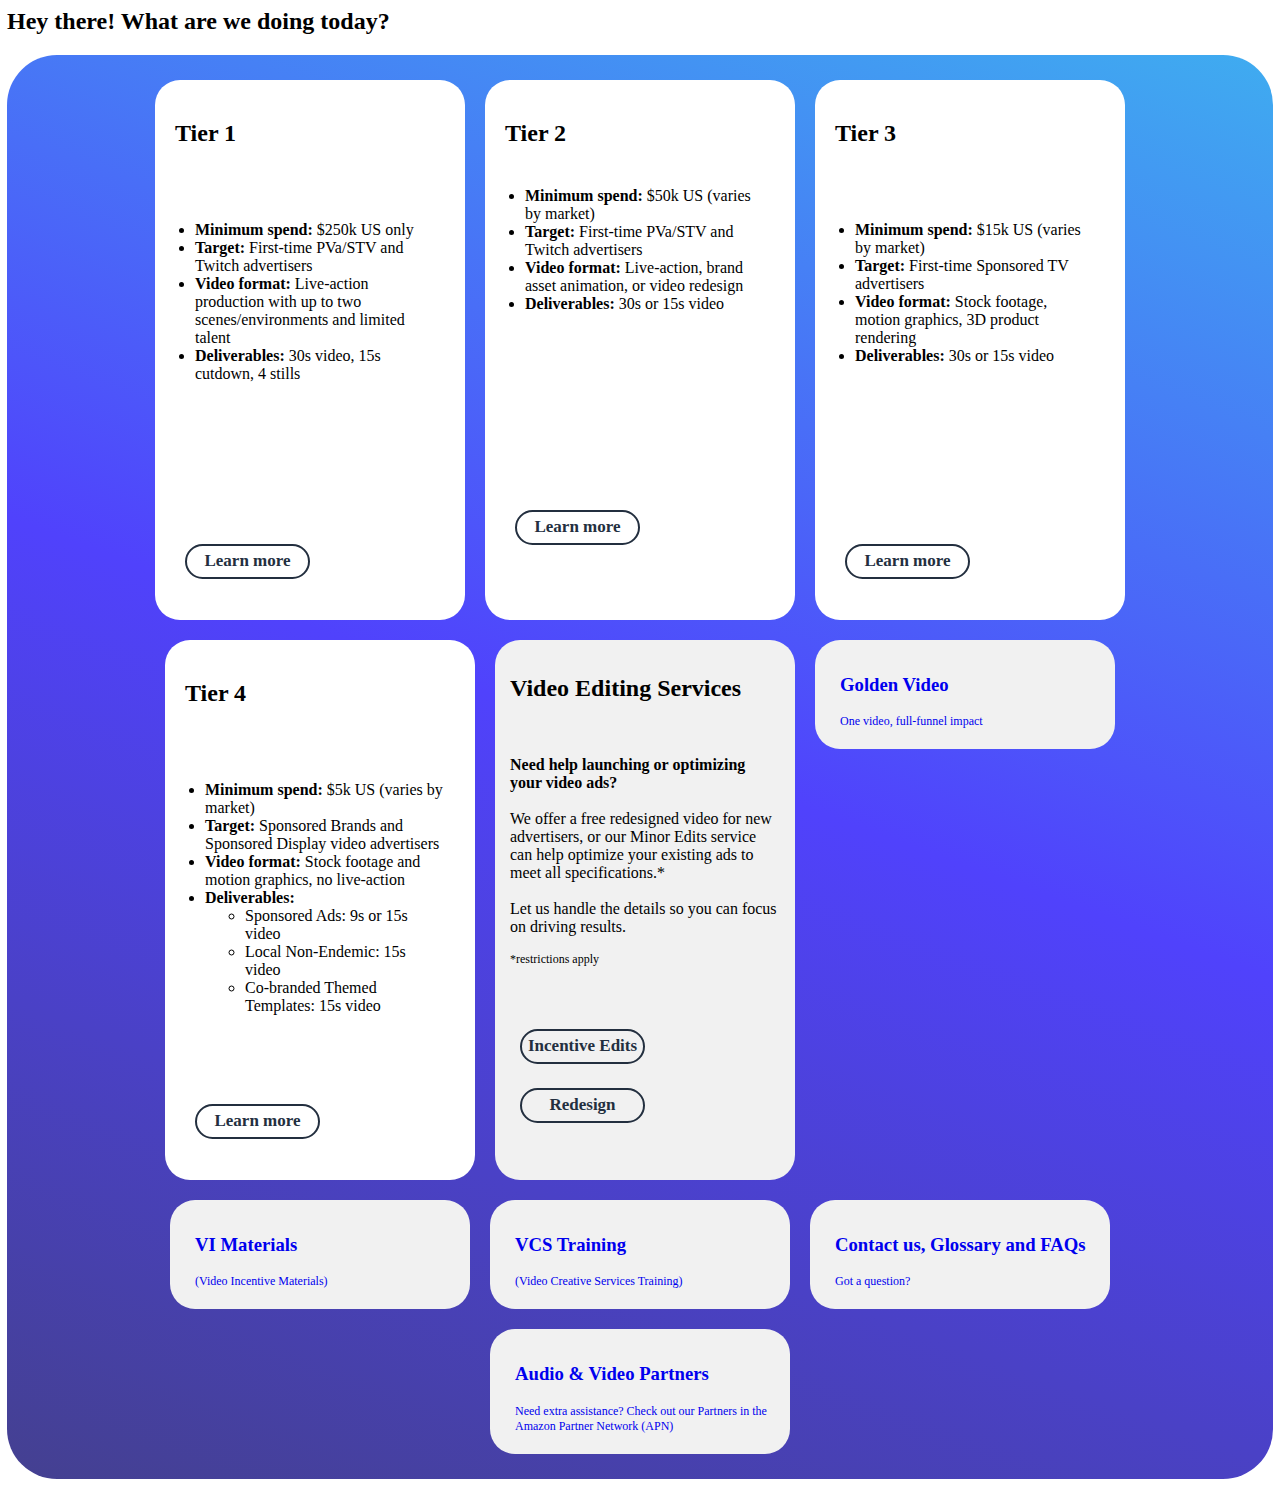
==== index.html @ 03fbeec6 "Update index.html" ====
<link rel="stylesheet" href="stylesheet.css">

<meta http-equiv='cache-control' content='no-cache'> 
<meta http-equiv='expires' content='0'> 
<meta http-equiv='pragma' content='no-cache'>

<body>
    
<h2>Hey there! What are we doing today?</h2>

<div class="bento-box-container">
    
    <div class="bento-box-card-primary">
        <label for="bento-box-1" class="label-card"></label>
      <h2>Tier 1</h2><br>
        <ul class="ul-box">

            <li><span>Minimum spend:</span> $250k US only</li>
            <li><span>Target:</span> First-time PVa/STV and Twitch advertisers</li>
            <li><span>Video format:</span> Live-action production with up to two scenes/environments and limited talent</li>
            <li><span>Deliverables:</span> 30s video, 15s cutdown, 4 stills</li>
        
        </ul>

            <div class="button-box">
            <button>Learn more</button>
            </div>
      </div>
    

    <div class="bento-box-card-primary">
        <label for="bento-box-2" class="label-card"></label>
      <h2>Tier 2</h2>

      <ul class="ul-box">
        
        <li><span>Minimum spend:</span> $50k US (varies by market)</li>
        <li><span>Target:</span> First-time PVa/STV and Twitch advertisers</li>
        <li><span>Video format:</span> Live-action, brand asset animation, or video redesign</li>
        <li><span>Deliverables:</span> 30s or 15s video</li>

      </ul>

        <div class="button-box">
        <button>Learn more</button>
        </div>
        
    </div>

    <div class="bento-box-card-primary">
        <label for="bento-box-3" class="label-card"></label>
      <h2>Tier 3</h2><br>

      <ul class="ul-box">

        <li><span>Minimum spend:</span> $15k US (varies by market)</li>
        <li><span>Target:</span> First-time Sponsored TV advertisers</li>
        <li><span>Video format:</span> Stock footage, motion graphics, 3D product rendering</li>
        <li><span>Deliverables:</span> 30s or 15s video</li>

      </ul>

        <div class="button-box">
        <a href="https://w.amazon.com/bin/view/Creative_Studios_Premium_Video/SponsoredTV/"><button>Learn more</button></a>
        </div>
      
    
    </div>

    <div class="bento-box-card-primary">
        <label for="bento-box-4" class="label-card"></label>
        <h2>Tier 4</h2><br>

        <ul class="ul-box">

            <li><span>Minimum spend:</span> $5k US (varies by market)</li>
            <li><span>Target:</span> Sponsored Brands and Sponsored Display video advertisers</li>
            <li><span>Video format:</span> Stock footage and motion graphics, no live-action</li>
            <li><span>Deliverables:</span> 
                <ul>
                    <li>Sponsored Ads: 9s or 15s video</li>
                    <li>Local Non-Endemic: 15s video</li>
                    <li>Co-branded Themed Templates: 15s video</li>
                </ul>
            
            </li>

        </ul>
            <div class="button-box">
            <a href="https://w.amazon.com/bin/view/Creative_Studios_Premium_Video/SponsoredAds_Incentive/"><button>Learn more</button></a>
            </div>
    
    </div>

    <div class="bento-box-card">
        
        <h2>Video Editing Services</h2><br>

        <div>
        <p><span>Need help launching or optimizing your video ads?</span><br><br>
            We offer a free redesigned video for new advertisers, or our Minor Edits service can help optimize your existing ads to meet all specifications.*<br><br>Let us handle the details so you can focus on driving results.</p>
        
            <label for="bento-box-5" class="label-card">*restrictions apply</label>
                
                <div class="button-box-secondary">
                <a href="https://w.amazon.com/bin/view/Creative_Studios_Premium_Video/Incentive_Editing/MinorEdits/"><button>Incentive Edits</button></a>
                <a href="https://w.amazon.com/bin/view/Creative_Studios_Premium_Video/Incentive_Editing/Redesign/"></a><button>Redesign</button>
                </div>
        </div>

    
    </div>

    <a href="https://w.amazon.com/bin/view/Creative_Studios_Premium_Video/Golden_Video/"><div class="bento-box-card-terciary">
        
        <h3>Golden Video</h3>
        <label for="bento-box-6" class="label-card">One video, full-funnel impact</label>
        
    </div></a>

    <a href="https://w.amazon.com/bin/view/Creative_Studios_Premium_Video/CSPV_Materials/"><div class="bento-box-card-terciary">
        
      <h3>VI Materials</h3>
      <label for="bento-box-7" class="label-card">(Video Incentive Materials)</label>
      
    
    </div></a>

    <a href="https://learn.a2z.com/app/course/amzn1.c3.v2.48ccac52-9bb8-4f2c-9613-8e0812437fcf/"><div class="bento-box-card-terciary">
        
        <h3>VCS Training</h3>
        <label for="bento-box-8" class="label-card">(Video Creative Services Training)</label>
        
    
    </div></a>

    <a href="https://w.amazon.com/bin/view/Creative_Studios_Premium_Video/Contact_us/"><div class="bento-box-card-terciary">
        
        <h3>Contact us, Glossary and FAQs</h3>
        <label for="bento-box-9" class="label-card">Got a question?</label>
        
    
    </div></a>

    <a href="https://w.amazon.com/bin/view/Creative_Studios_Premium_Video/Partners/"><div class="bento-box-card-terciary">
        
        <h3>Audio & Video Partners</h3>
        <label for="bento-box-10" class="label-card">Need extra assistance? Check out our Partners in the Amazon Partner Network (APN)</label>
        
    
    </div></a>

</body>
---- stylesheet.css ----
body{
    max-width: fit-content;
    margin-inline: auto;
    min-height: max-content;
    font-family: 'Amazon Ember';
}


body h1{
    max-width: fit-content;
    margin-inline: auto;
    margin-top: 50px;
    margin-bottom: 50px;
    color: #232f3f;
    text-decoration: none;
    border: 0;
}

.bento-box-container {
    display: flex;
    width: 95vw;
    flex-wrap: wrap;
    justify-content: center;
    gap: 20px;
    background-image: -webkit-linear-gradient(250deg, #3facf0, #5042fc 49%, #444090);
    border-radius: 50px;
    padding: 25px;
  }
  
  .bento-box-card-primary{
    width: 270px;
    height: 500px;
    padding: 20px;
    background-color: #ffffff;
    border-radius: 25px;
    transition: 0.5s;

  }

  .bento-box-card-primary:hover{
    width: 275px;
    height: 505px;
    background-image: linear-gradient(#fffbbd, rgba(255, 81, 0, 0.201));
    transition: 0.5s;
    color: #232f3f;
    box-shadow: #232f3f 5px 5px 10px;

  }

  .bento-box-card {
    width: 270px;
    padding: 15px;
    background-color: #f1f1f1;
    border-radius: 25px;
  }
  
  .bento-box-card:hover{
    width: 275px;

    background-image: linear-gradient(#ffe5f9, rgb(202, 244, 255));
    transition: 0.5s;
    color: #232f3f;
    box-shadow: #232f3f81 5px 5px 5px;

  }

button{

    font-family: Amazon Ember;
    font-weight: bold;
    font-size: 17px;
    min-height: 35px;
    max-height: 50px;
    min-width: 125;
    max-width: 140px;
    border-radius: 1.375rem;
    color: #232f3f;
    border: 2px solid #232f3f;
    background: none;
    margin: 12px 10px;
    cursor: pointer;
    

}

button:hover{

    background-color: #232f3f;
    color: #f1f1f1;
    transition: 0.3s;

}

.button-box{

    margin-bottom: 10px;

}

.button-box-secondary{

    margin-top: 50px;
}
  
.ul-box{

    height: 275px;
    width: 240px;
    padding: 20px;
}

span{

    font-weight: bold;

}

label{

    font-size: 12px;

}

a{

    text-decoration: none;
}

.bento-box-card-terciary{

    width: 260px;
    padding: 15px 15px 20px 25px;
    background-color: #f1f1f1;
    border-radius: 25px;
  }
  
  .bento-box-card-terciary:hover{
    width: 265px;

    background-image: linear-gradient(#fcffdb, rgb(161, 216, 160));
    transition: 0.5s;
    color: #232f3f;
    box-shadow: #232f3f81 5px 5px 5px;

  }

  a:visited{
    color: #232f3f;

  }
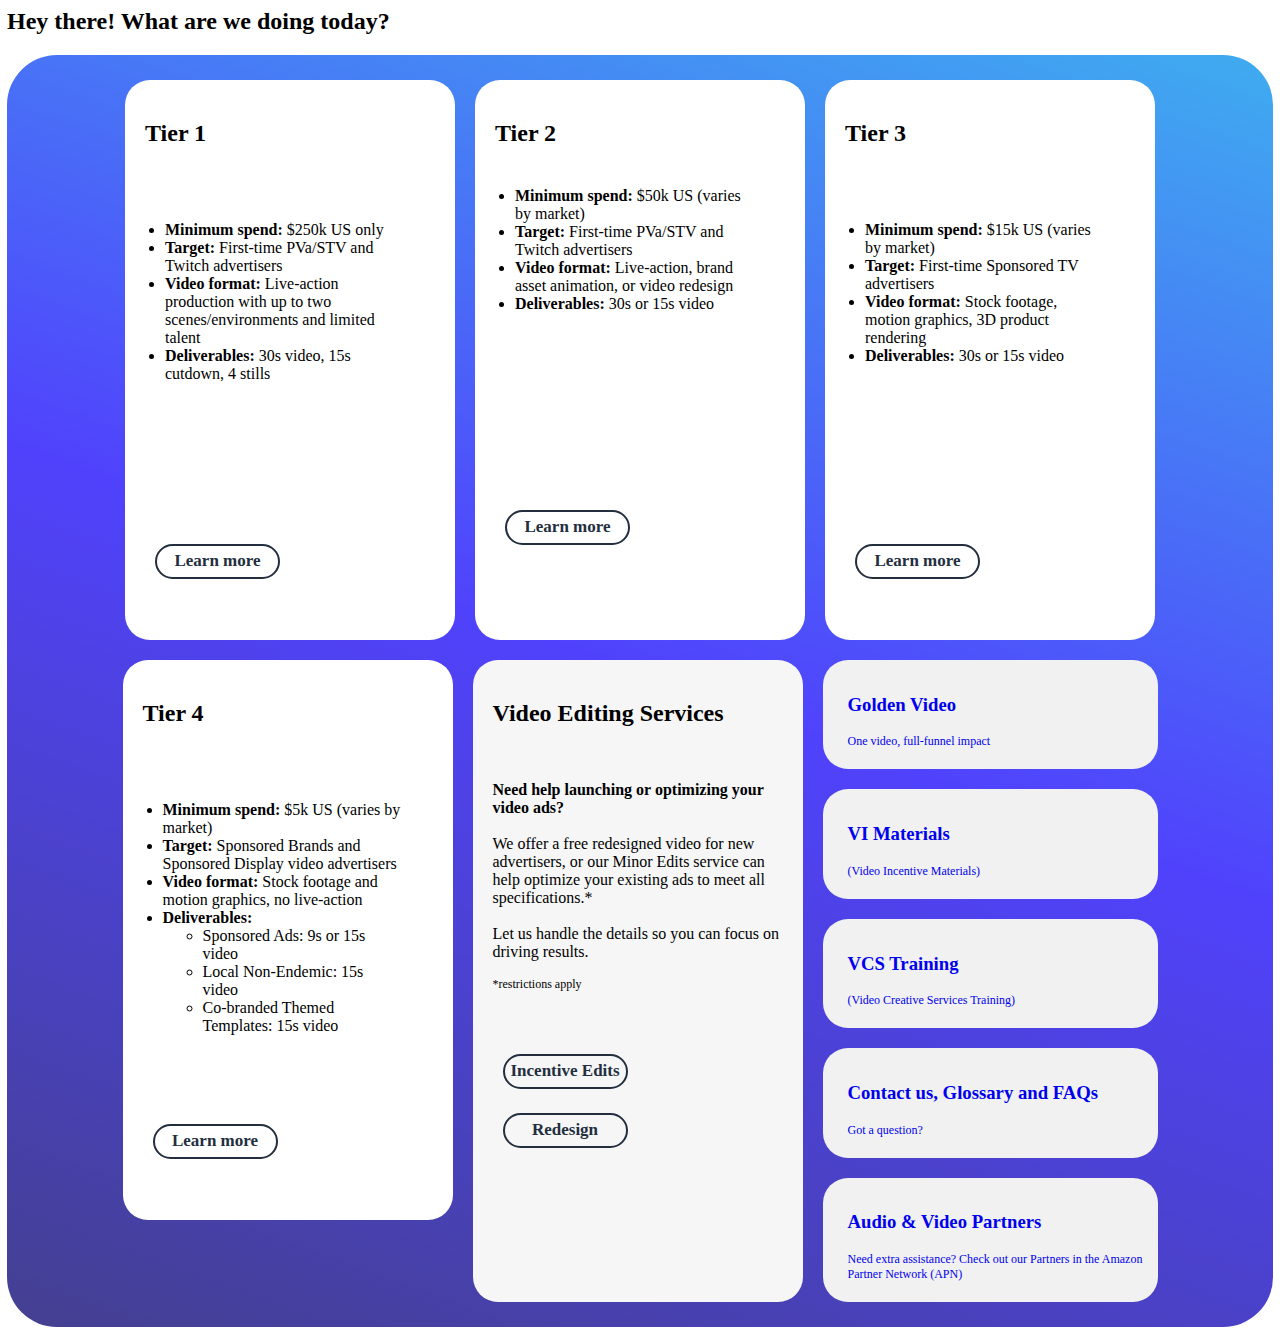
==== commit 13078394: "Add files via upload" ====
--- a/index.html
+++ b/index.html
@@ -27,7 +27,6 @@
             </div>
       </div>
     
-
     <div class="bento-box-card-primary">
         <label for="bento-box-2" class="label-card"></label>
       <h2>Tier 2</h2>
@@ -110,7 +109,7 @@
 
     
     </div>
-
+<div class="terciary-container">
     <a href="https://w.amazon.com/bin/view/Creative_Studios_Premium_Video/Golden_Video/"><div class="bento-box-card-terciary">
         
         <h3>Golden Video</h3>
@@ -149,6 +148,7 @@
         
     
     </div></a>
+</div>
 
 </body>
     
--- a/stylesheet.css
+++ b/stylesheet.css
@@ -29,8 +29,9 @@
   }
   
   .bento-box-card-primary{
-    width: 270px;
-    height: 500px;
+    min-width: 290px;
+    max-width: 25%;
+    height: 520px;
     padding: 20px;
     background-color: #ffffff;
     border-radius: 25px;
@@ -39,31 +40,57 @@
   }
 
   .bento-box-card-primary:hover{
-    width: 275px;
-    height: 505px;
+    width: 305px;
+    height: 525px;
     background-image: linear-gradient(#fffbbd, rgba(255, 81, 0, 0.201));
-    transition: 0.5s;
     color: #232f3f;
     box-shadow: #232f3f 5px 5px 10px;
+    transition: 0.5s;
 
   }
 
   .bento-box-card {
-    width: 270px;
-    padding: 15px;
-    background-color: #f1f1f1;
+    width: 290px;
+    padding: 20px;
+    background-color: #f6f6f6;
     border-radius: 25px;
   }
   
   .bento-box-card:hover{
-    width: 275px;
-
+    width: 295px;
     background-image: linear-gradient(#ffe5f9, rgb(202, 244, 255));
     transition: 0.5s;
     color: #232f3f;
     box-shadow: #232f3f81 5px 5px 5px;
 
   }
+
+
+.bento-box-card-terciary{
+
+    width: 295px;
+    padding: 15px 15px 20px 25px;
+    background-color: #f1f1f1;
+    border-radius: 25px;
+  }
+  
+  .bento-box-card-terciary:hover{
+    width: 300px;
+    background-image: linear-gradient(#fcffdb, rgb(161, 216, 160));
+    transition: 0.5s;
+    color: #232f3f;
+    box-shadow: #232f3f81 5px 5px 5px;
+
+  }
+
+.terciary-container{
+
+    display: grid;
+    gap: 20px;
+   
+
+}
+
 
 button{
 
@@ -127,23 +154,6 @@
     text-decoration: none;
 }
 
-.bento-box-card-terciary{
-
-    width: 260px;
-    padding: 15px 15px 20px 25px;
-    background-color: #f1f1f1;
-    border-radius: 25px;
-  }
-  
-  .bento-box-card-terciary:hover{
-    width: 265px;
-
-    background-image: linear-gradient(#fcffdb, rgb(161, 216, 160));
-    transition: 0.5s;
-    color: #232f3f;
-    box-shadow: #232f3f81 5px 5px 5px;
-
-  }
 
   a:visited{
     color: #232f3f;
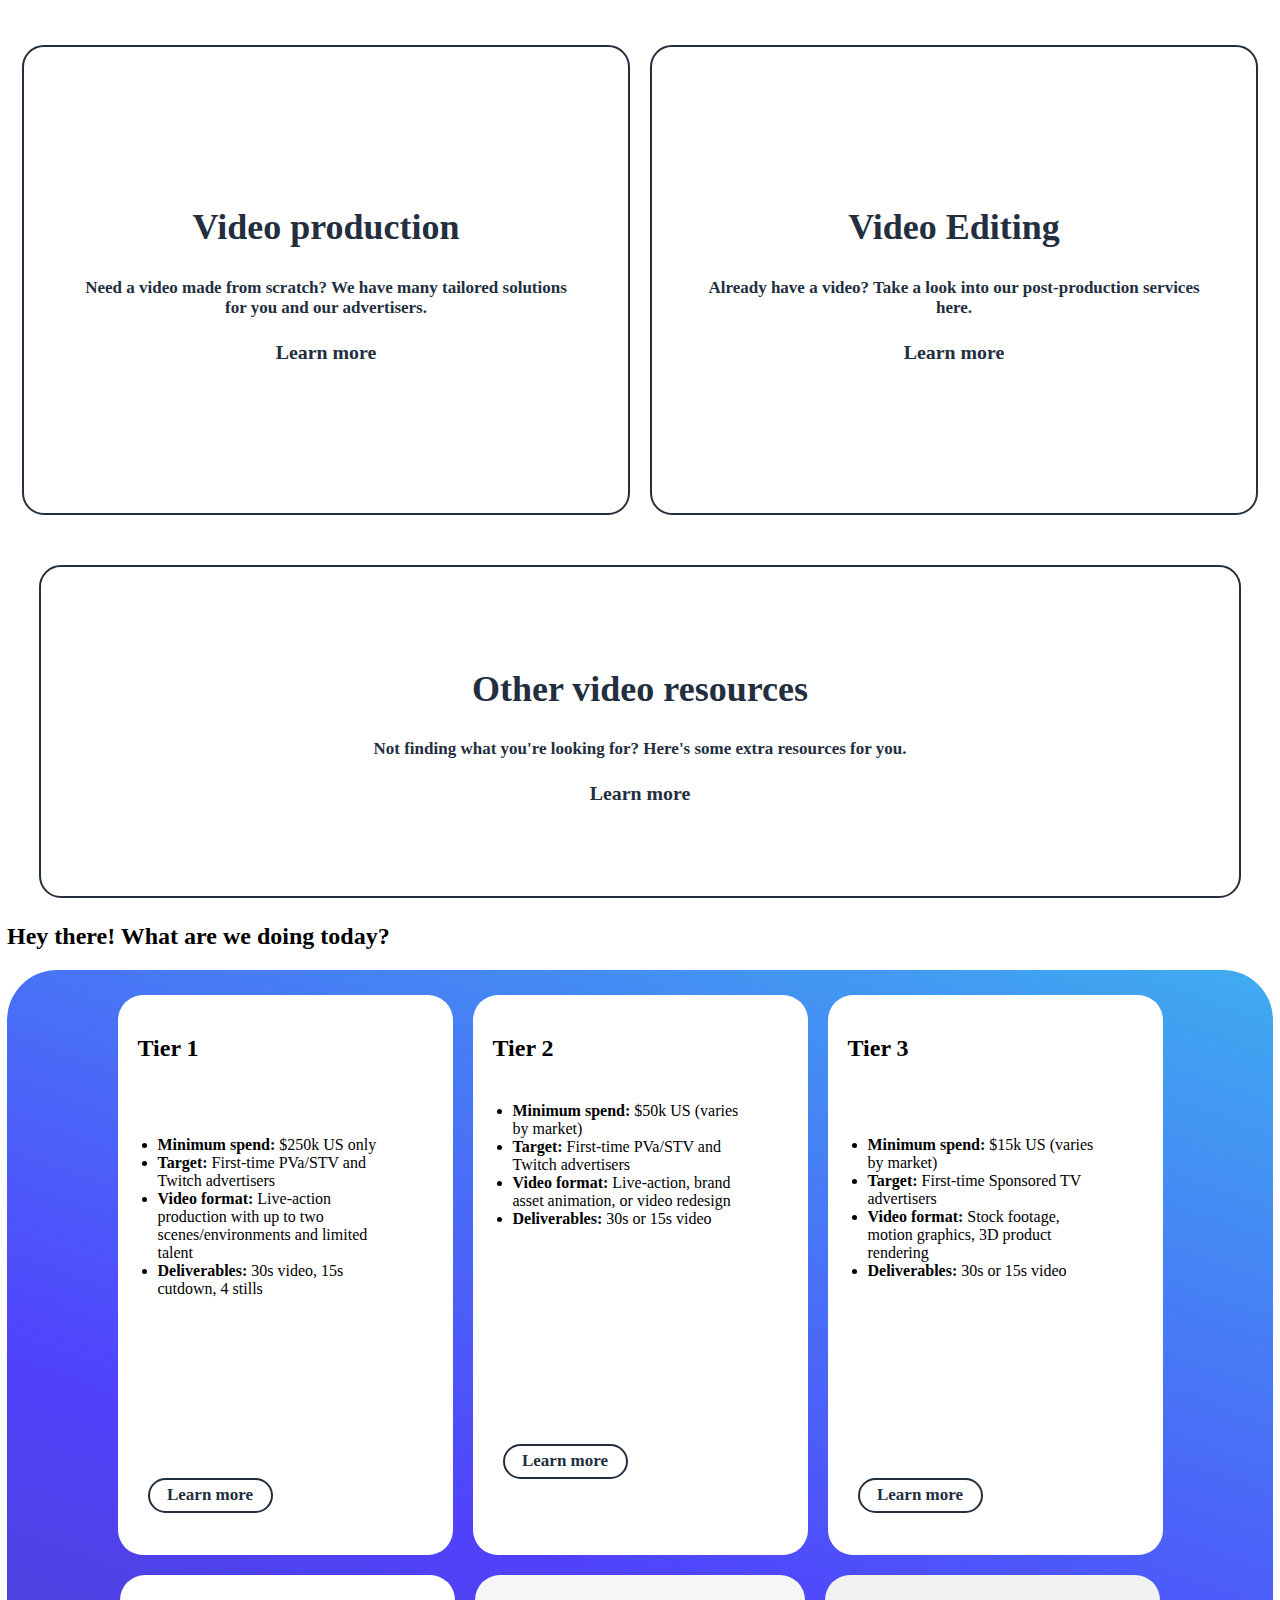
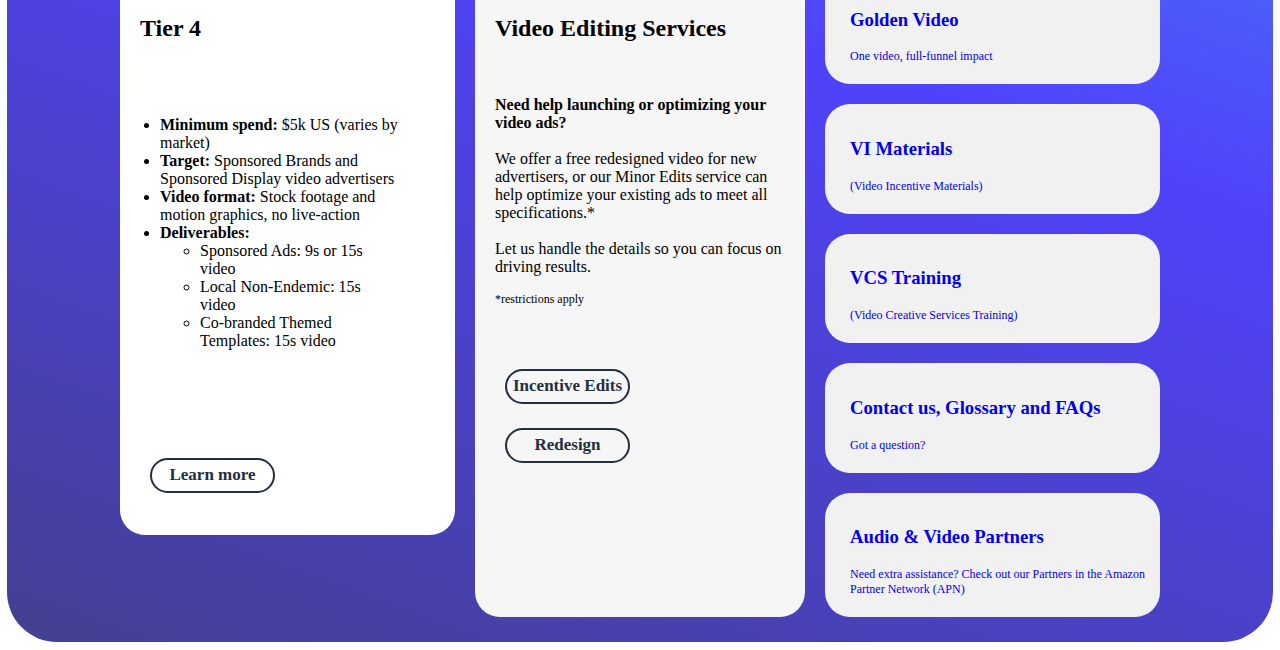
==== commit f5f1cb58: "Add files via upload" ====
--- a/index.html
+++ b/index.html
@@ -5,8 +5,45 @@
 <meta http-equiv='pragma' content='no-cache'>
 
 <body>
+
+<div class="main-btns">
+
+    <button class="big-btn-1">
+
+    <h2 class="big-btn-title">Video production</h2>
+    <h4>Need a video made from scratch? We have many tailored solutions for you and our advertisers.</h4>
     
+    <h3>Learn more</h3>
+
+
+    </button>
+
+    <button class="big-btn-2">
+
+        <h2 class="big-btn-title">Video Editing</h2>
+        <h4>Already have a video? Take a look into our post-production services here.</h4>
+        
+        <h3>Learn more</h3>
+    
+    </button>
+
+</div>
+
+<div class="second-btn">
+
+    <button class="big-btn-3">
+
+        <h2 class="big-btn-title">Other video resources</h2>
+        <h4>Not finding what you're looking for? Here's some extra resources for you.</h4>
+        
+        <h3>Learn more</h3>
+    
+    </button>
+
+</div>
+
 <h2>Hey there! What are we doing today?</h2>
+
 
 <div class="bento-box-container">
     
--- a/stylesheet.css
+++ b/stylesheet.css
@@ -16,6 +16,8 @@
     text-decoration: none;
     border: 0;
 }
+
+
 
 .bento-box-container {
     display: flex;
@@ -29,7 +31,7 @@
   }
   
   .bento-box-card-primary{
-    min-width: 290px;
+    min-width: 295px;
     max-width: 25%;
     height: 520px;
     padding: 20px;
@@ -40,7 +42,7 @@
   }
 
   .bento-box-card-primary:hover{
-    width: 305px;
+    width: 300px;
     height: 525px;
     background-image: linear-gradient(#fffbbd, rgba(255, 81, 0, 0.201));
     color: #232f3f;
@@ -132,9 +134,11 @@
   
 .ul-box{
 
-    height: 275px;
+    
+    height: 300px;
     width: 240px;
     padding: 20px;
+    margin-bottom: 10px;
 }
 
 span{
@@ -161,4 +165,109 @@
   }
 
 
-
+.showhidebutton{
+
+  font-size: 24px;
+  min-width: 300px;
+  background-image: -webkit-linear-gradient(250deg, #3facf022, #5242fc22 49%, #44409012);
+  padding: 12px;
+  margin: 15px;
+  border-radius: 25px;
+  transition: 0.5s; 
+
+}
+
+.showhidebutton:hover{
+
+  background-image: -webkit-linear-gradient(250deg, #3facf030, #5242fc35 49%, #44409022);
+  transition: 0.5s;
+
+
+}
+
+.main-btns{
+  display: flex;
+  padding: 25px;
+  height: 55vh;
+  justify-content: center;
+
+}
+
+.big-btn-1{
+
+  min-width: 50%;
+  min-height: 95%;
+  align-items: center;
+  justify-content: center;
+  padding: 50px;
+  transition: 0.5s;
+}
+
+.big-btn-1:hover{
+
+  scale: 102%;
+  box-shadow: #232f3f73 5px 5px 5px;
+  background-image: url(https://goindons.sirv.com/Images/Wiki%20Revamp/video%20shoot%20bg.jpeg);
+  align-content: center;
+  transition: 0.5s;
+  
+
+}
+
+.big-btn-2{
+
+  min-width: 50%;
+  min-height: 95%;
+  align-items: center;
+  justify-content: center;
+  padding: 50px;
+  transition: 1s;
+}
+
+.big-btn-2:hover{
+
+  scale: 102%;
+  box-shadow: #232f3f73 5px 5px 5px;
+  background-image: url(https://goindons.sirv.com/Images/Wiki%20Revamp/video%20editing.jpeg);
+  align-content: center;
+  transition: 0.5s;
+  
+
+}
+
+.big-btn-3{
+
+  min-width: 95%;
+  min-height: 95%;
+  align-items: center;
+  justify-content: center;
+  padding: 50px;
+  transition: 1s;
+}
+
+.big-btn-3:hover{
+
+  scale: 102%;
+  box-shadow: #232f3f73 5px 5px 5px;
+  background-image: url(https://goindons.sirv.com/Images/Wiki%20Revamp/resources.jpg);
+  align-content: center;
+  opacity: 90%;
+  transition: 0.5s;
+  
+
+}
+
+.big-btn-title{
+
+  font-size: 36px;
+
+}
+
+.second-btn{
+
+  display: flex;
+  height: 350px;
+  justify-content: center;
+  margin: 0;
+
+}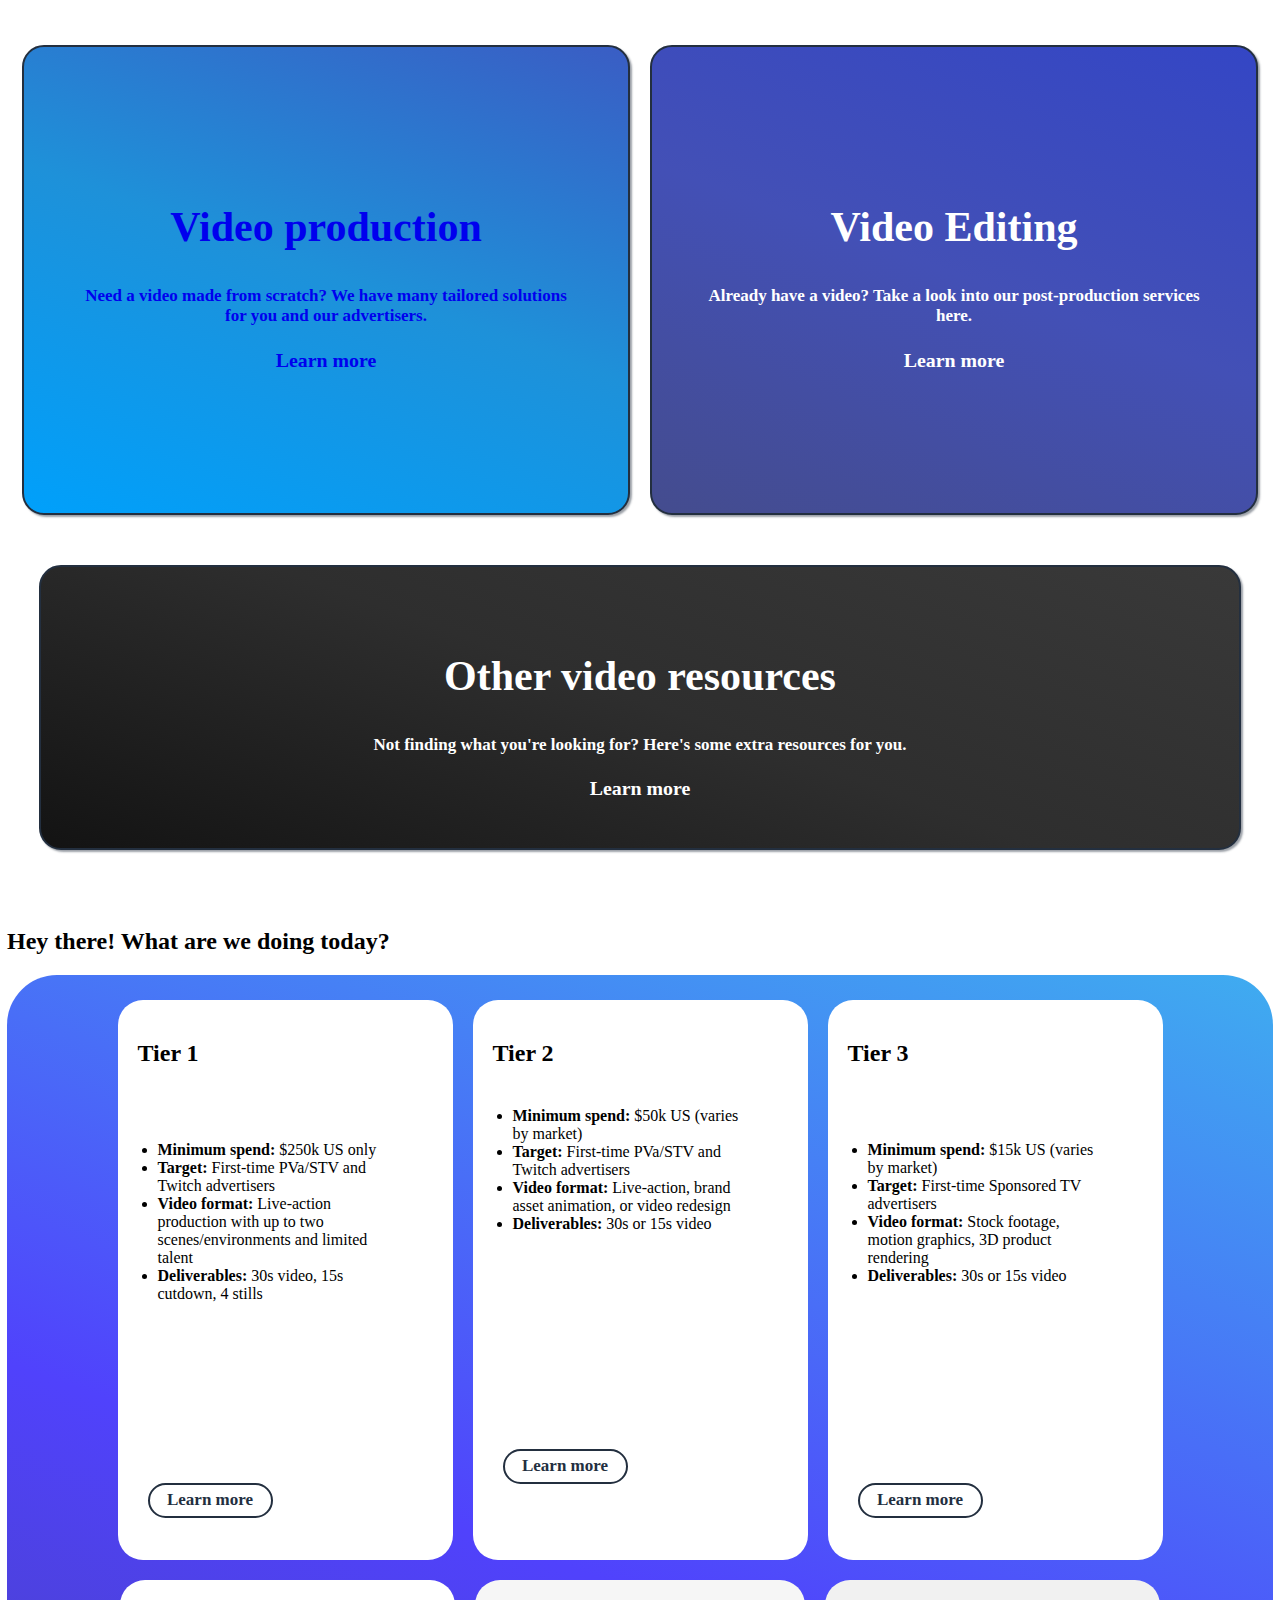
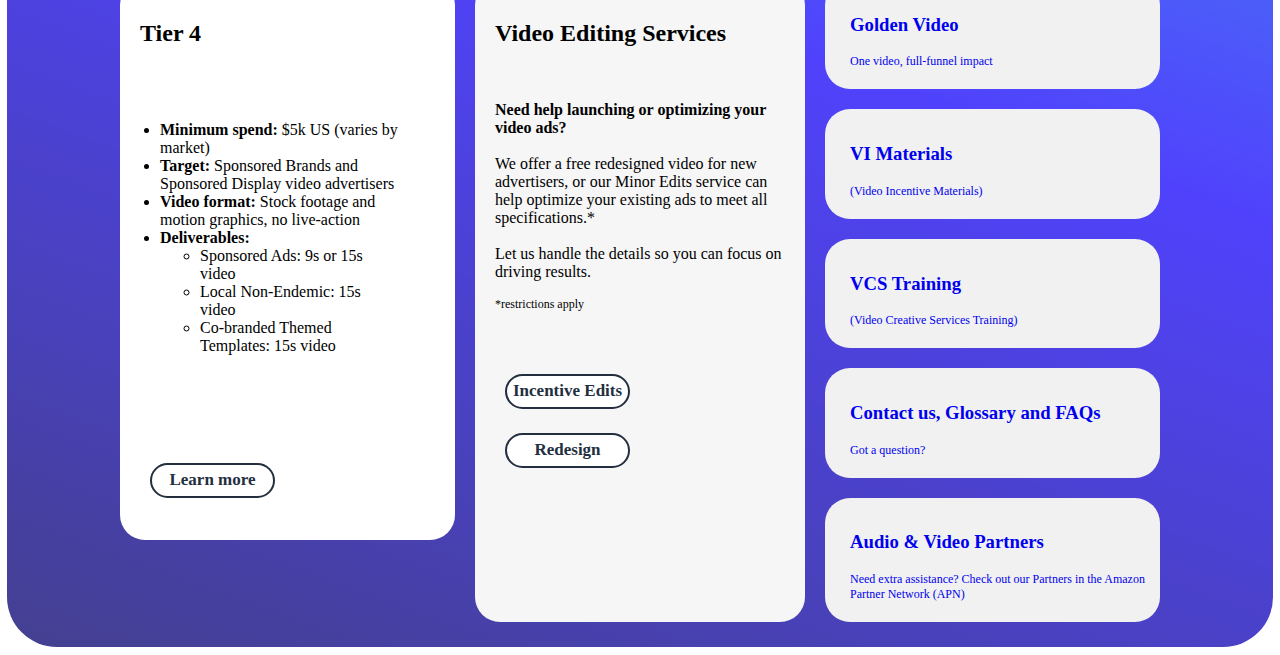
==== commit 2741c299: "Add files via upload" ====
--- a/index.html
+++ b/index.html
@@ -9,28 +9,28 @@
 <div class="main-btns">
 
     <button class="big-btn-1">
-
+    <a href="https://w.amazon.com/bin/view/Creative_Studios_Premium_Video/Video_Production_Test/" class="btn-link">
     <h2 class="big-btn-title">Video production</h2>
     <h4>Need a video made from scratch? We have many tailored solutions for you and our advertisers.</h4>
     
     <h3>Learn more</h3>
 
 
-    </button>
+</a></button>
 
     <button class="big-btn-2">
-
+        <a href="">
         <h2 class="big-btn-title">Video Editing</h2>
         <h4>Already have a video? Take a look into our post-production services here.</h4>
         
         <h3>Learn more</h3>
     
-    </button>
+    </a></button>
 
 </div>
 
 <div class="second-btn">
-
+    <a href="">
     <button class="big-btn-3">
 
         <h2 class="big-btn-title">Other video resources</h2>
@@ -38,7 +38,7 @@
         
         <h3>Learn more</h3>
     
-    </button>
+    </a> </button>
 
 </div>
 
@@ -97,7 +97,7 @@
       </ul>
 
         <div class="button-box">
-        <a href="https://w.amazon.com/bin/view/Creative_Studios_Premium_Video/SponsoredTV/"><button>Learn more</button></a>
+        <a href="https://w.amazon.com/bin/view/Creative_Studios_Premium_Video/Video_Production_Test/#HOverview"><button>Learn more</button></a>
         </div>
       
     
--- a/stylesheet.css
+++ b/stylesheet.css
@@ -109,6 +109,7 @@
     background: none;
     margin: 12px 10px;
     cursor: pointer;
+    background-color: white;
     
 
 }
@@ -160,7 +161,7 @@
 
 
   a:visited{
-    color: #232f3f;
+    color: #ffffff;
 
   }
 
@@ -200,7 +201,10 @@
   align-items: center;
   justify-content: center;
   padding: 50px;
-  transition: 0.5s;
+  box-shadow: #232f3f73 2px 2px 2px;
+  background-image: -webkit-linear-gradient(250deg, #3a5dc4, #1e91d9 49%, #00a0fb);
+  transition: 1s;
+  
 }
 
 .big-btn-1:hover{
@@ -209,7 +213,7 @@
   box-shadow: #232f3f73 5px 5px 5px;
   background-image: url(https://goindons.sirv.com/Images/Wiki%20Revamp/video%20shoot%20bg.jpeg);
   align-content: center;
-  transition: 0.5s;
+  transition: 1s;
   
 
 }
@@ -221,6 +225,8 @@
   align-items: center;
   justify-content: center;
   padding: 50px;
+  box-shadow: #232f3f73 2px 2px 2px;
+  background-image: -webkit-linear-gradient(250deg, #3446c5, #4350b6 49%, #444c8e);
   transition: 1s;
 }
 
@@ -228,9 +234,9 @@
 
   scale: 102%;
   box-shadow: #232f3f73 5px 5px 5px;
-  background-image: url(https://goindons.sirv.com/Images/Wiki%20Revamp/video%20editing.jpeg);
+  background-image: url(https://goindons.sirv.com/Images/Wiki%20Revamp/video%20editing%20bg.jpeg);
   align-content: center;
-  transition: 0.5s;
+  transition: 1ms;
   
 
 }
@@ -242,6 +248,8 @@
   align-items: center;
   justify-content: center;
   padding: 50px;
+  box-shadow: #232f3f73 2px 2px 2px;
+  background-image: -webkit-linear-gradient(250deg, #393939, #2e2e2e 49%, #131313);
   transition: 1s;
 }
 
@@ -251,23 +259,84 @@
   box-shadow: #232f3f73 5px 5px 5px;
   background-image: url(https://goindons.sirv.com/Images/Wiki%20Revamp/resources.jpg);
   align-content: center;
-  opacity: 90%;
-  transition: 0.5s;
+  transition: 1s;
   
 
 }
 
 .big-btn-title{
 
-  font-size: 36px;
+  font-size: 42px;
 
 }
 
 .second-btn{
 
   display: flex;
-  height: 350px;
+  height: 300px;
   justify-content: center;
   margin: 0;
+  margin-bottom: 75px;
+
+}
+
+.btn-link:hover:visited{
+
+  color: white;
+  transition: 0.4s;
+
+}
+
+.main{
+
+  background-image: url(https://goindons.sirv.com/Images/Wiki%20Revamp/BG-new.jpg);
+
+}
+
+#body h1{
+
+border-bottom: none;
+
+}
+
+#body h2{
+
+  font-size: 42px;
+  border-bottom: none;
+
+}
+
+#body h3{
+ 
+  border-bottom: none;
+
+}
+
+#body h4{
+
+  font-weight: lighter;
+}
+
+.container-fluid{
+
+  display: none;
+
+}
+
+#menuview .navbar{
+
+  display: none;
+
+}
+
+.main #xdocFooter{
+
+  display: none;
+
+}
+
+#xwikidatacontents{
+
+  display: none;
 
 }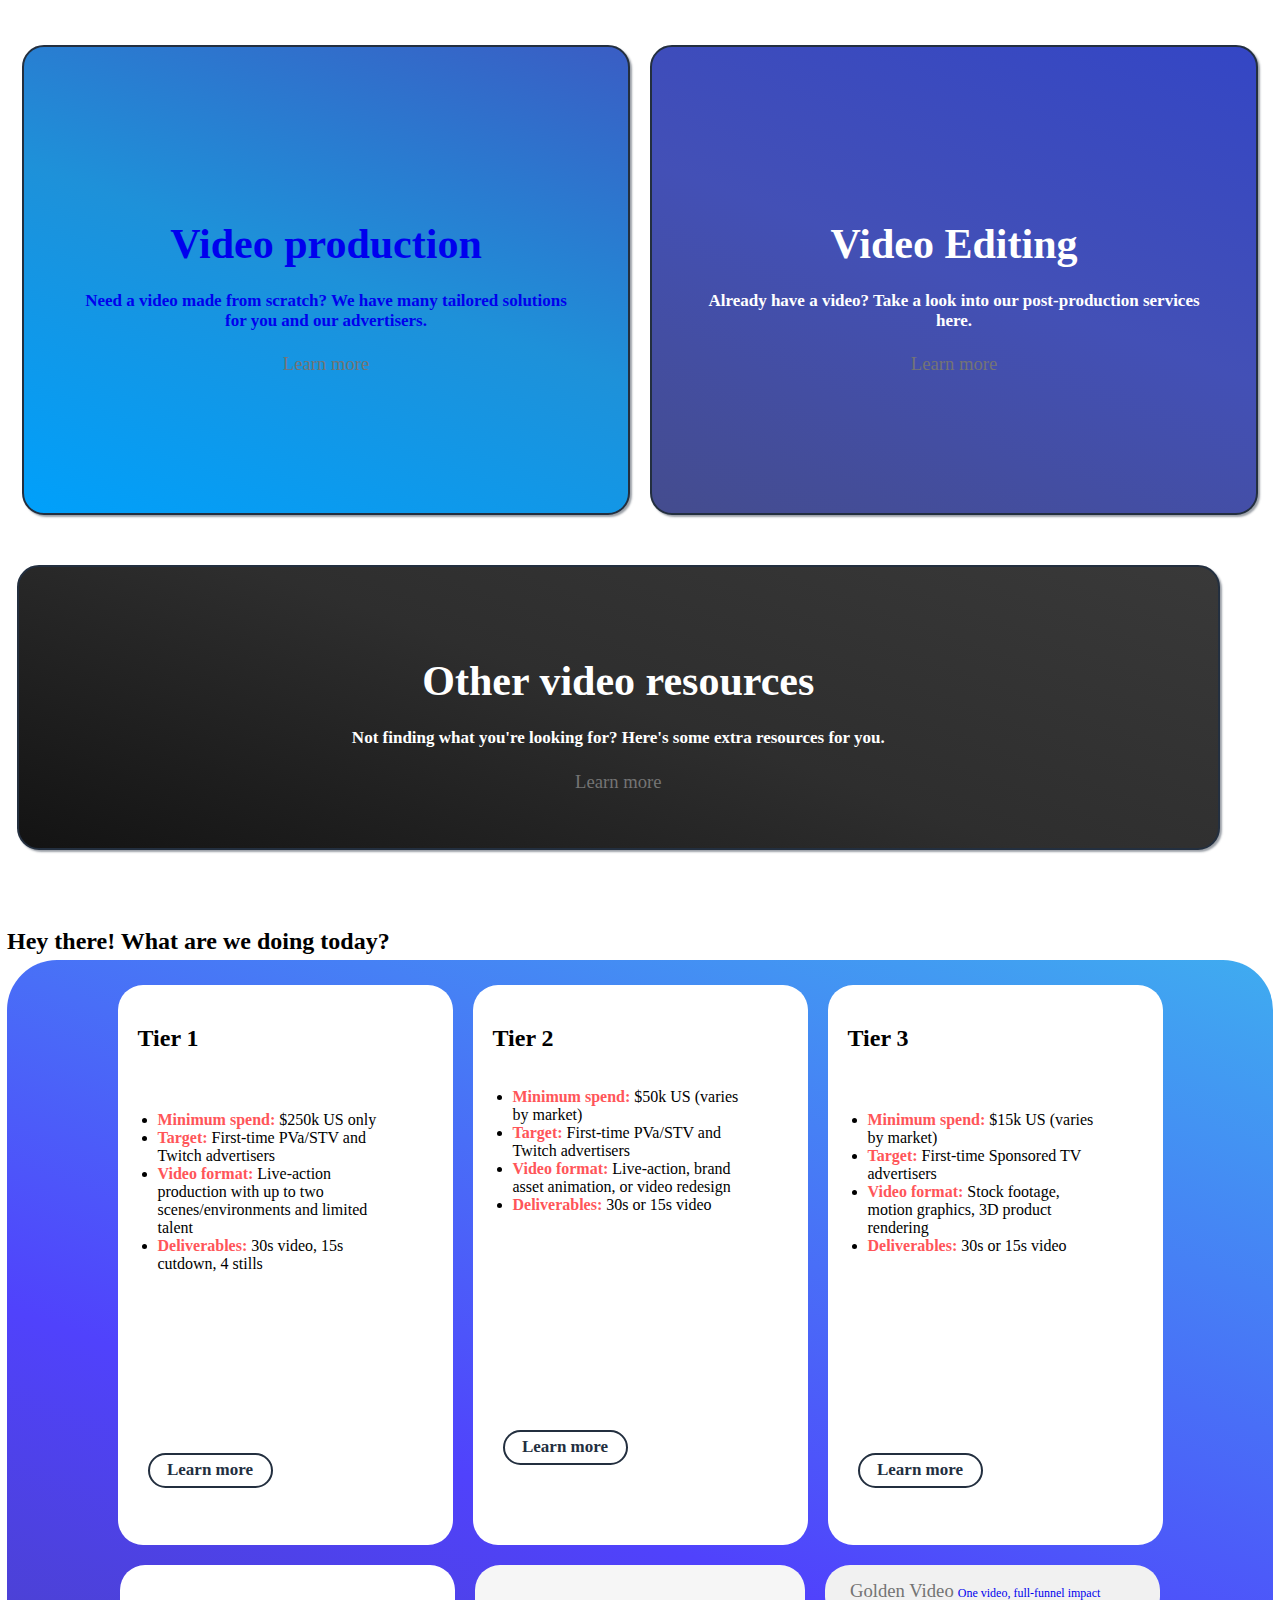
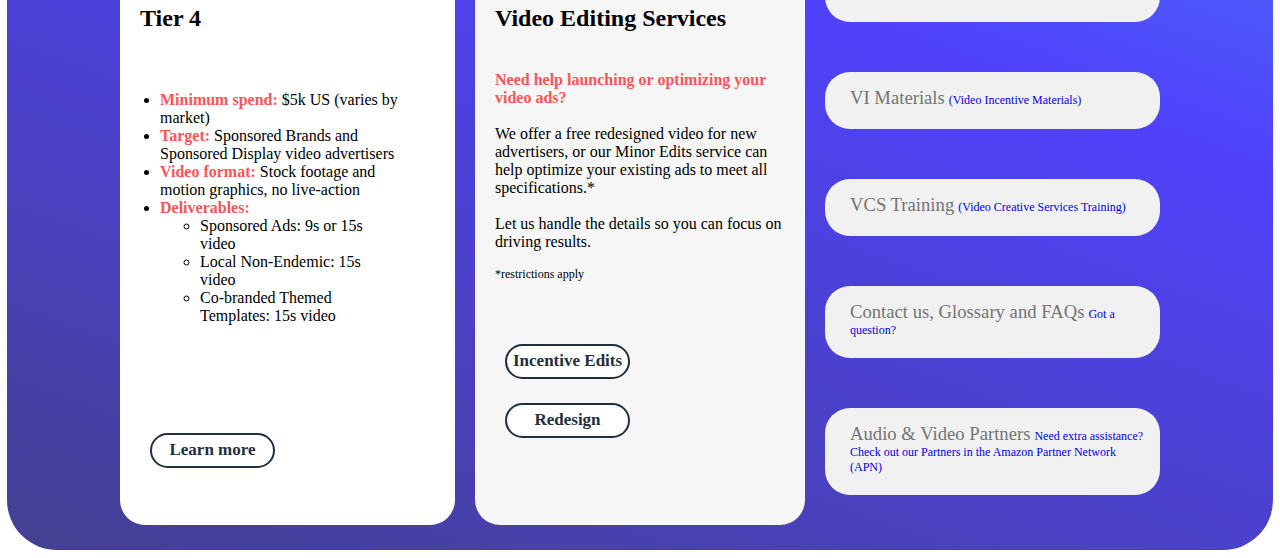
==== commit 6260e900: "Update index.html" ====
--- a/index.html
+++ b/index.html
@@ -1,4 +1,5 @@
 <link rel="stylesheet" href="stylesheet.css">
+<link rel="stylesheet" href="home-styles.css">
 
 <meta http-equiv='cache-control' content='no-cache'> 
 <meta http-equiv='expires' content='0'> 
--- a/stylesheet.css
+++ b/stylesheet.css
@@ -272,7 +272,6 @@
 
 .second-btn{
 
-  display: flex;
   height: 300px;
   justify-content: center;
   margin: 0;
@@ -289,7 +288,7 @@
 
 .main{
 
-  background-image: url(https://goindons.sirv.com/Images/Wiki%20Revamp/BG-new.jpg);
+  color: white;
 
 }
 
--- a/home-styles.css
+++ b/home-styles.css
@@ -0,0 +1,157 @@
+body{
+
+    font-family: 'Amazon Ember';
+
+}
+
+body h1{
+
+    font-weight: bolder;
+    font-size: 36px;
+    margin-top: 10px;
+
+}
+
+body h2{
+
+    margin-bottom: 5px;
+
+}
+
+body h3{
+
+    display: inline;
+    font-weight: 500;
+    color: #747474;
+    font-size: 14pt;
+    
+
+}
+
+.header{
+
+    width: 100vw;
+    display: flex;
+    flex-direction: column;
+    justify-content: center;
+    align-items: center;
+    flex-wrap: wrap;
+
+}
+
+.title-square{
+
+    top:7vh;
+    width: 90vw;
+    left: 0;
+    -webkit-user-drag: none;
+    margin-left: -12vw;
+}
+
+.intro-text{
+    
+    display: flex;
+    align-items: center;
+    justify-content: center;
+    flex-direction: column;
+
+    text-align: left;
+    padding: 50px;
+
+}
+
+.intro-text h3{
+
+    font-size: 16pt;
+
+}
+
+span{
+
+    display: inline;
+    font-weight: bold;
+    color: #ff5559;
+
+}
+
+
+.btn-container{
+
+    display: flex;
+    justify-content: center;
+    align-items: center;
+    gap: 100px;
+
+}
+
+.btn-card{
+
+    background-color: white;
+    box-shadow: 0px 0px 7px #18181877;
+    border-radius: 23px;
+    padding: 20px;
+    width: 19vw;
+    height: 20vh;
+    transition: 0.5s;
+    
+}
+
+.btn-card:hover{
+
+    box-shadow: 0px 0px 7px #18181822;
+    scale: 105%;
+    transition: 0.3s;
+
+}
+
+.card-btn{
+
+    font-family: 'Amazon Ember';
+    font-size: 16pt;
+    font-weight: 500;
+    color: white;
+    background-color: #d8057b;
+    box-shadow: 0px 3px 7px #18181844;
+    border-radius: 27px;
+    border-width: 0;
+    width: 200px;
+    height: 40px;
+    margin-top: 25px;
+    transition: 0.5s;
+    
+}
+
+.card-btn:hover{
+
+    background-color: white;
+    box-shadow: 0px 0px 7px #18181855;
+    color: #d8057b;
+    transition: 0.3s;
+
+}
+
+.resources-container{
+
+    display: flex;
+    justify-items: center;
+    align-items: center;
+    flex-direction: column;
+    text-align: left;
+
+    margin-top: 125px;
+
+}
+
+.resources-container h3{
+
+    font-size: 16.4pt;
+
+}
+
+.resources-container img{
+
+    position: absolute;
+    scale: 50%;
+    margin: 0;
+    top: 70vh;
+}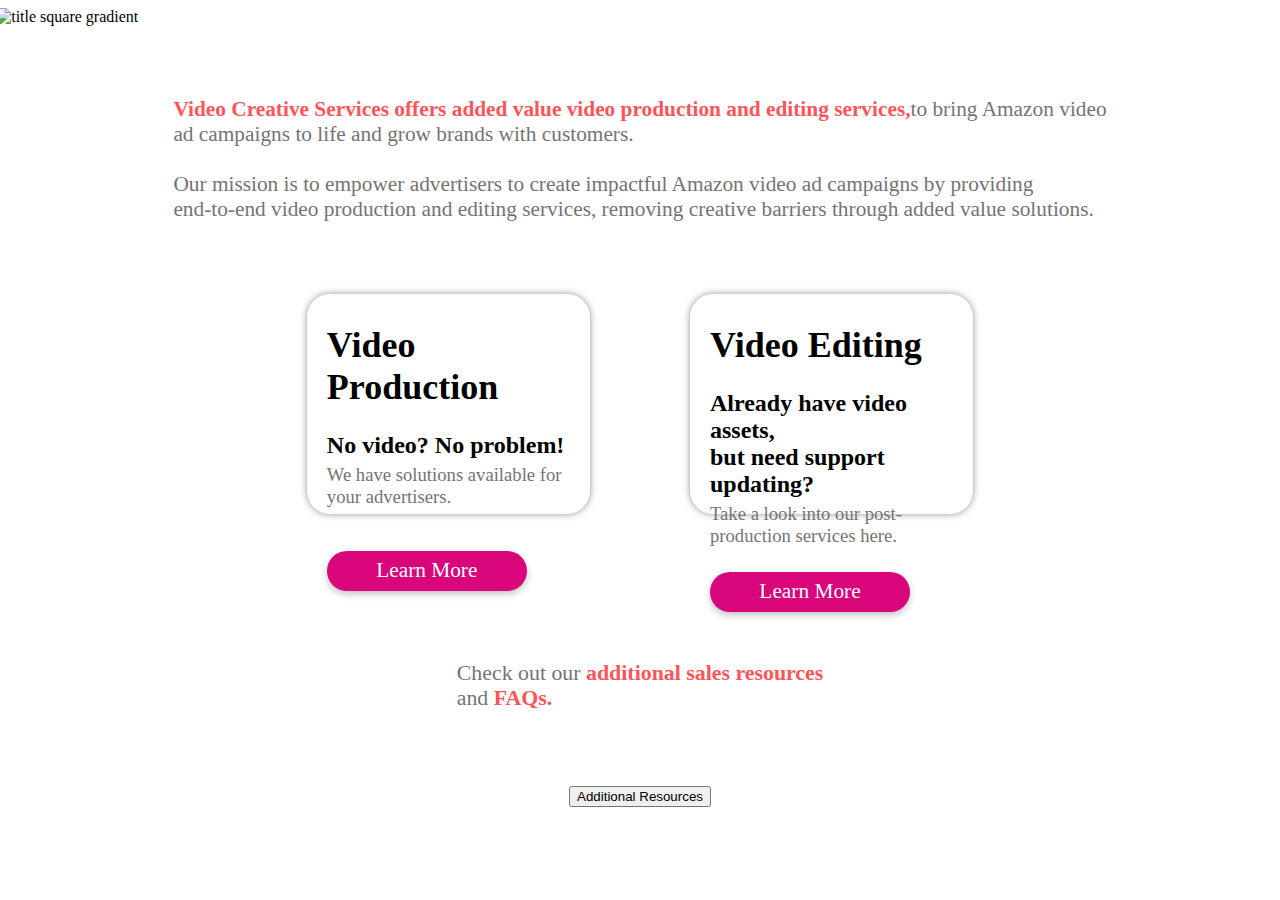
==== commit fb9bf278: "new layout" ====
--- a/index.html
+++ b/index.html
@@ -1,193 +1,70 @@
-<link rel="stylesheet" href="stylesheet.css">
-<link rel="stylesheet" href="home-styles.css">
+<!DOCTYPE html>
+<html lang="en">
+<head>
+    <meta charset="UTF-8">
+    <meta name="viewport" content="width=device-width, initial-scale=1.0">
+    <meta http-equiv='cache-control' content='no-cache'> 
+    <meta http-equiv='expires' content='0'> 
+    <meta http-equiv='pragma' content='no-cache'>
+    <title>Video Creative Services Home</title>
 
-<meta http-equiv='cache-control' content='no-cache'> 
-<meta http-equiv='expires' content='0'> 
-<meta http-equiv='pragma' content='no-cache'>
+    <link rel="stylesheet" href="home-styles.css">
 
+
+
+</head>
 <body>
 
-<div class="main-btns">
+<h1 style="display: none;" >Video Creative Services</h1>
 
-    <button class="big-btn-1">
-    <a href="https://w.amazon.com/bin/view/Creative_Studios_Premium_Video/Video_Production_Test/" class="btn-link">
-    <h2 class="big-btn-title">Video production</h2>
-    <h4>Need a video made from scratch? We have many tailored solutions for you and our advertisers.</h4>
-    
-    <h3>Learn more</h3>
+<div class="intro-block">
+    <div class="header">
 
+        <img src="https://goindons.sirv.com/Images/Wiki%20Revamp/New%20Layout/title-bg.png" alt="title square gradient" class="title-square">
+        
 
-</a></button>
+    </div>
 
-    <button class="big-btn-2">
-        <a href="">
-        <h2 class="big-btn-title">Video Editing</h2>
-        <h4>Already have a video? Take a look into our post-production services here.</h4>
-        
-        <h3>Learn more</h3>
-    
-    </a></button>
+    <div class="intro-text">
+    <h3><span>Video Creative Services offers added value video production and editing services,</span>to bring Amazon video<br> ad campaigns to life and grow brands with customers. <br> <br>
+    Our mission is to empower advertisers to create impactful Amazon video ad campaigns by providing <br> end-to-end video production and editing services, removing creative barriers through added value solutions.</h3>
+    </div>
+
+</div>
+   
+<div class="btn-container">
+
+    <div class="btn-card">
+
+        <h1>Video Production</h1>
+        <h2>No video? No problem!</h2>
+        <h3>We have solutions available for your advertisers.</h3><br><br>
+
+        <button class="card-btn">Learn More</button>
+
+    </div>
+
+    <div class="btn-card">
+
+        <h1>Video Editing</h1>
+        <h2>Already have video assets,<br>but need support updating?</h2>
+        <h3>Take a look into our post-production services here.</h3><br>
+
+        <button class="card-btn">Learn More</button>
+
+    </div>
 
 </div>
 
-<div class="second-btn">
-    <a href="">
-    <button class="big-btn-3">
+<div class="resources-container">
 
-        <h2 class="big-btn-title">Other video resources</h2>
-        <h4>Not finding what you're looking for? Here's some extra resources for you.</h4>
-        
-        <h3>Learn more</h3>
-    
-    </a> </button>
+    <h3>Check out our <span>additional sales resources</span><br>and <span>FAQs.</span></h3><br><br><br>
+
+    <button class="resources-btn">Additional Resources</button>
+
+    <img src="https://goindons.sirv.com/Images/Wiki%20Revamp/New%20Layout/Blue%20ellipse.png" alt="">
 
 </div>
-
-<h2>Hey there! What are we doing today?</h2>
-
-
-<div class="bento-box-container">
     
-    <div class="bento-box-card-primary">
-        <label for="bento-box-1" class="label-card"></label>
-      <h2>Tier 1</h2><br>
-        <ul class="ul-box">
-
-            <li><span>Minimum spend:</span> $250k US only</li>
-            <li><span>Target:</span> First-time PVa/STV and Twitch advertisers</li>
-            <li><span>Video format:</span> Live-action production with up to two scenes/environments and limited talent</li>
-            <li><span>Deliverables:</span> 30s video, 15s cutdown, 4 stills</li>
-        
-        </ul>
-
-            <div class="button-box">
-            <button>Learn more</button>
-            </div>
-      </div>
-    
-    <div class="bento-box-card-primary">
-        <label for="bento-box-2" class="label-card"></label>
-      <h2>Tier 2</h2>
-
-      <ul class="ul-box">
-        
-        <li><span>Minimum spend:</span> $50k US (varies by market)</li>
-        <li><span>Target:</span> First-time PVa/STV and Twitch advertisers</li>
-        <li><span>Video format:</span> Live-action, brand asset animation, or video redesign</li>
-        <li><span>Deliverables:</span> 30s or 15s video</li>
-
-      </ul>
-
-        <div class="button-box">
-        <button>Learn more</button>
-        </div>
-        
-    </div>
-
-    <div class="bento-box-card-primary">
-        <label for="bento-box-3" class="label-card"></label>
-      <h2>Tier 3</h2><br>
-
-      <ul class="ul-box">
-
-        <li><span>Minimum spend:</span> $15k US (varies by market)</li>
-        <li><span>Target:</span> First-time Sponsored TV advertisers</li>
-        <li><span>Video format:</span> Stock footage, motion graphics, 3D product rendering</li>
-        <li><span>Deliverables:</span> 30s or 15s video</li>
-
-      </ul>
-
-        <div class="button-box">
-        <a href="https://w.amazon.com/bin/view/Creative_Studios_Premium_Video/Video_Production_Test/#HOverview"><button>Learn more</button></a>
-        </div>
-      
-    
-    </div>
-
-    <div class="bento-box-card-primary">
-        <label for="bento-box-4" class="label-card"></label>
-        <h2>Tier 4</h2><br>
-
-        <ul class="ul-box">
-
-            <li><span>Minimum spend:</span> $5k US (varies by market)</li>
-            <li><span>Target:</span> Sponsored Brands and Sponsored Display video advertisers</li>
-            <li><span>Video format:</span> Stock footage and motion graphics, no live-action</li>
-            <li><span>Deliverables:</span> 
-                <ul>
-                    <li>Sponsored Ads: 9s or 15s video</li>
-                    <li>Local Non-Endemic: 15s video</li>
-                    <li>Co-branded Themed Templates: 15s video</li>
-                </ul>
-            
-            </li>
-
-        </ul>
-            <div class="button-box">
-            <a href="https://w.amazon.com/bin/view/Creative_Studios_Premium_Video/SponsoredAds_Incentive/"><button>Learn more</button></a>
-            </div>
-    
-    </div>
-
-    <div class="bento-box-card">
-        
-        <h2>Video Editing Services</h2><br>
-
-        <div>
-        <p><span>Need help launching or optimizing your video ads?</span><br><br>
-            We offer a free redesigned video for new advertisers, or our Minor Edits service can help optimize your existing ads to meet all specifications.*<br><br>Let us handle the details so you can focus on driving results.</p>
-        
-            <label for="bento-box-5" class="label-card">*restrictions apply</label>
-                
-                <div class="button-box-secondary">
-                <a href="https://w.amazon.com/bin/view/Creative_Studios_Premium_Video/Incentive_Editing/MinorEdits/"><button>Incentive Edits</button></a>
-                <a href="https://w.amazon.com/bin/view/Creative_Studios_Premium_Video/Incentive_Editing/Redesign/"></a><button>Redesign</button>
-                </div>
-        </div>
-
-    
-    </div>
-<div class="terciary-container">
-    <a href="https://w.amazon.com/bin/view/Creative_Studios_Premium_Video/Golden_Video/"><div class="bento-box-card-terciary">
-        
-        <h3>Golden Video</h3>
-        <label for="bento-box-6" class="label-card">One video, full-funnel impact</label>
-        
-    </div></a>
-
-    <a href="https://w.amazon.com/bin/view/Creative_Studios_Premium_Video/CSPV_Materials/"><div class="bento-box-card-terciary">
-        
-      <h3>VI Materials</h3>
-      <label for="bento-box-7" class="label-card">(Video Incentive Materials)</label>
-      
-    
-    </div></a>
-
-    <a href="https://learn.a2z.com/app/course/amzn1.c3.v2.48ccac52-9bb8-4f2c-9613-8e0812437fcf/"><div class="bento-box-card-terciary">
-        
-        <h3>VCS Training</h3>
-        <label for="bento-box-8" class="label-card">(Video Creative Services Training)</label>
-        
-    
-    </div></a>
-
-    <a href="https://w.amazon.com/bin/view/Creative_Studios_Premium_Video/Contact_us/"><div class="bento-box-card-terciary">
-        
-        <h3>Contact us, Glossary and FAQs</h3>
-        <label for="bento-box-9" class="label-card">Got a question?</label>
-        
-    
-    </div></a>
-
-    <a href="https://w.amazon.com/bin/view/Creative_Studios_Premium_Video/Partners/"><div class="bento-box-card-terciary">
-        
-        <h3>Audio & Video Partners</h3>
-        <label for="bento-box-10" class="label-card">Need extra assistance? Check out our Partners in the Amazon Partner Network (APN)</label>
-        
-    
-    </div></a>
-</div>
-
 </body>
-    
-
+</html>--- a/home-styles.css
+++ b/home-styles.css
@@ -19,6 +19,30 @@
 }
 
 body h3{
+
+    display: inline;
+    font-weight: 500;
+    color: #747474;
+    font-size: 14pt;
+    
+
+}
+
+h1{
+
+    font-weight: bolder;
+    font-size: 36px;
+    margin-top: 10px;
+
+}
+
+h2{
+
+    margin-bottom: 5px;
+
+}
+
+h3{
 
     display: inline;
     font-weight: 500;
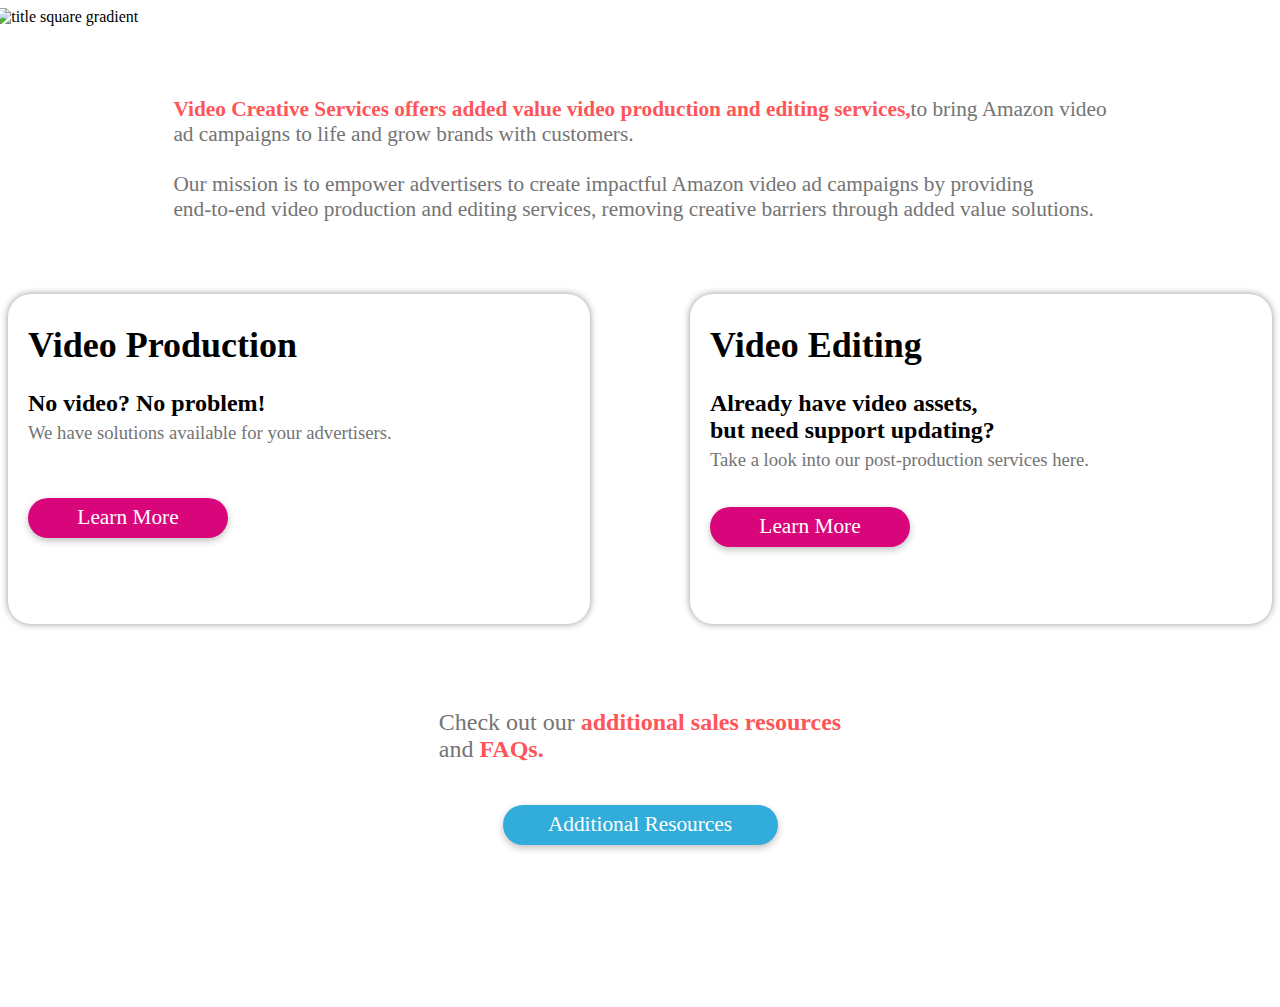
==== commit f135f562: "Add files via upload" ====
--- a/index.html
+++ b/index.html
@@ -38,9 +38,9 @@
 
         <h1>Video Production</h1>
         <h2>No video? No problem!</h2>
-        <h3>We have solutions available for your advertisers.</h3><br><br>
+        <h3>We have solutions available for your advertisers.</h3><br><br><br><br>
 
-        <button class="card-btn">Learn More</button>
+        <a href="https://w.amazon.com/bin/view/Creative_Studios_Premium_Video/Video_Production_Test/"><button class="card-btn">Learn More</button></a>
 
     </div>
 
@@ -48,9 +48,9 @@
 
         <h1>Video Editing</h1>
         <h2>Already have video assets,<br>but need support updating?</h2>
-        <h3>Take a look into our post-production services here.</h3><br>
+        <h3>Take a look into our post-production services here.</h3><br><br><br>
 
-        <button class="card-btn">Learn More</button>
+        <a href="https://w.amazon.com/bin/view/Creative_Studios_Premium_Video/Incentive_Editing/MinorEdits/"><button class="card-btn">Learn More</button></a>
 
     </div>
 
@@ -58,9 +58,9 @@
 
 <div class="resources-container">
 
-    <h3>Check out our <span>additional sales resources</span><br>and <span>FAQs.</span></h3><br><br><br>
+    <h3>Check out our <span>additional sales resources</span><br>and <span>FAQs.</span></h3><br>
 
-    <button class="resources-btn">Additional Resources</button>
+    <a href="https://w.amazon.com/bin/view/Creative_Studios_Premium_Video/Contact_us/"><button class="resources-btn">Additional Resources</button></a>
 
     <img src="https://goindons.sirv.com/Images/Wiki%20Revamp/New%20Layout/Blue%20ellipse.png" alt="">
 
--- a/home-styles.css
+++ b/home-styles.css
@@ -4,32 +4,41 @@
 
 }
 
-body h1{
-
+#body h1{
+
+    border-bottom: none;
     font-weight: bolder;
     font-size: 36px;
     margin-top: 10px;
-
-}
-
-body h2{
-
+    padding-bottom: 0px;
+
+}
+
+#body h2{
+
+    border-bottom: none;
     margin-bottom: 5px;
-
-}
-
-body h3{
-
+    padding-bottom: 0px;
+    font-size: 24px;
+    font-weight: 600;
+
+}
+
+#body h3{
+
+    border-bottom: none;
     display: inline;
     font-weight: 500;
     color: #747474;
-    font-size: 14pt;
+    font-size: 18pt;
+    padding-bottom: 0px;
     
 
 }
 
 h1{
 
+    border-bottom: none;
     font-weight: bolder;
     font-size: 36px;
     margin-top: 10px;
@@ -38,12 +47,14 @@
 
 h2{
 
+    border-bottom: none;
     margin-bottom: 5px;
 
 }
 
 h3{
 
+    border-bottom: none;
     display: inline;
     font-weight: 500;
     color: #747474;
@@ -108,15 +119,28 @@
 
 }
 
-.btn-card{
+/* .btn-card{
 
     background-color: white;
     box-shadow: 0px 0px 7px #18181877;
     border-radius: 23px;
     padding: 20px;
-    width: 19vw;
-    height: 20vh;
-    transition: 0.5s;
+    width: 24vw;
+    height: 23vh;
+    transition: 0.5s;
+    
+} */
+
+.btn-card{
+
+    background-color: white;
+    box-shadow: 0px 0px 7px #18181877;
+    border-radius: 23px;
+    padding: 20px;
+    width: 600px;
+    height: 290px;
+    transition: 0.5s;
+    z-index: 2;
     
 }
 
@@ -140,7 +164,7 @@
     border-width: 0;
     width: 200px;
     height: 40px;
-    margin-top: 25px;
+    cursor: pointer;
     transition: 0.5s;
     
 }
@@ -161,21 +185,54 @@
     align-items: center;
     flex-direction: column;
     text-align: left;
-
-    margin-top: 125px;
+    height: 350px;
+    margin-top: 25px;
 
 }
 
 .resources-container h3{
 
-    font-size: 16.4pt;
+    font-size: 18pt;
+    margin-top: 60px;
+    z-index: 1;
 
 }
 
 .resources-container img{
 
-    position: absolute;
-    scale: 50%;
+    -webkit-user-drag: none;
+    position: relative;
+    scale: 65%;
     margin: 0;
-    top: 70vh;
+    top: -420px;
+
+}
+
+.resources-btn{
+
+    font-family: 'Amazon Ember';
+    font-size: 16pt;
+    font-weight: 500;
+    color: white;
+    background-color: #32addb;
+    box-shadow: 0px 3px 7px #18181844;
+    border-radius: 27px;
+    border-width: 0;
+    width: 275px;
+    height: 40px;
+    z-index: 5;
+    transition: 0.5s;
+    cursor: pointer;
+    
+
+}
+
+
+.resources-btn:hover{
+
+    background-color: white;
+    box-shadow: 0px 0px 7px #18181855;
+    color: #32addb;
+    transition: 0.3s;
+
 }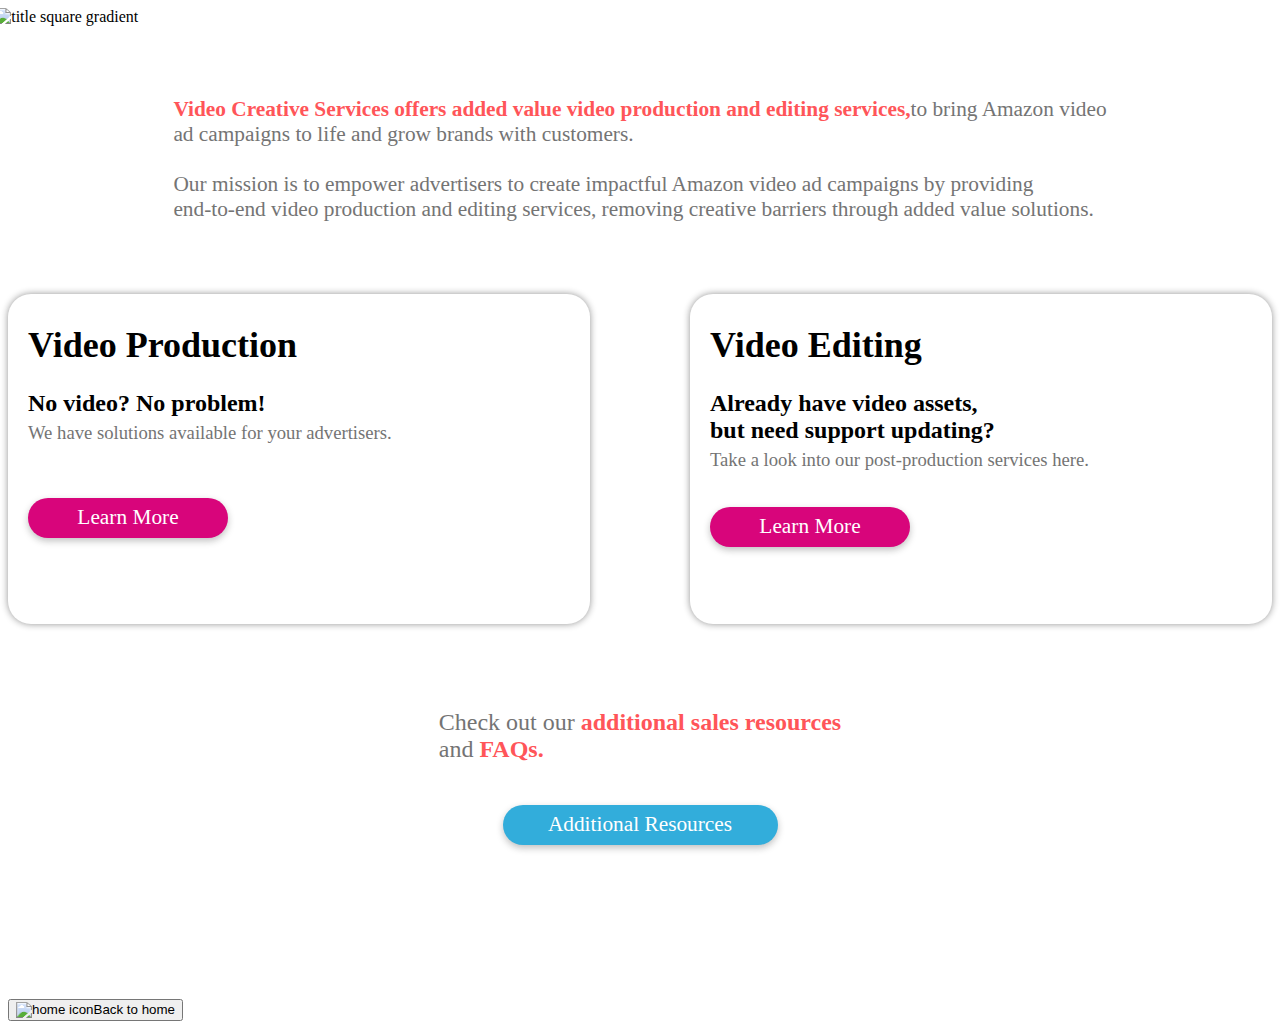
==== commit e7af97ed: "Update index.html" ====
--- a/index.html
+++ b/index.html
@@ -65,6 +65,11 @@
     <img src="https://goindons.sirv.com/Images/Wiki%20Revamp/New%20Layout/Blue%20ellipse.png" alt="">
 
 </div>
+
+
+<div class="btn-home-container">
+    <button class="btn-home"><img src="https://goindons.sirv.com/Images/Wiki%20Revamp/New%20Layout/home-icon.svg" alt="home icon">Back to home</button>
+</div>
     
 </body>
-</html>+</html>
--- a/home-styles.css
+++ b/home-styles.css
@@ -205,6 +205,7 @@
     scale: 65%;
     margin: 0;
     top: -420px;
+    pointer-events: none;
 
 }
 
@@ -235,4 +236,4 @@
     color: #32addb;
     transition: 0.3s;
 
-}+}
